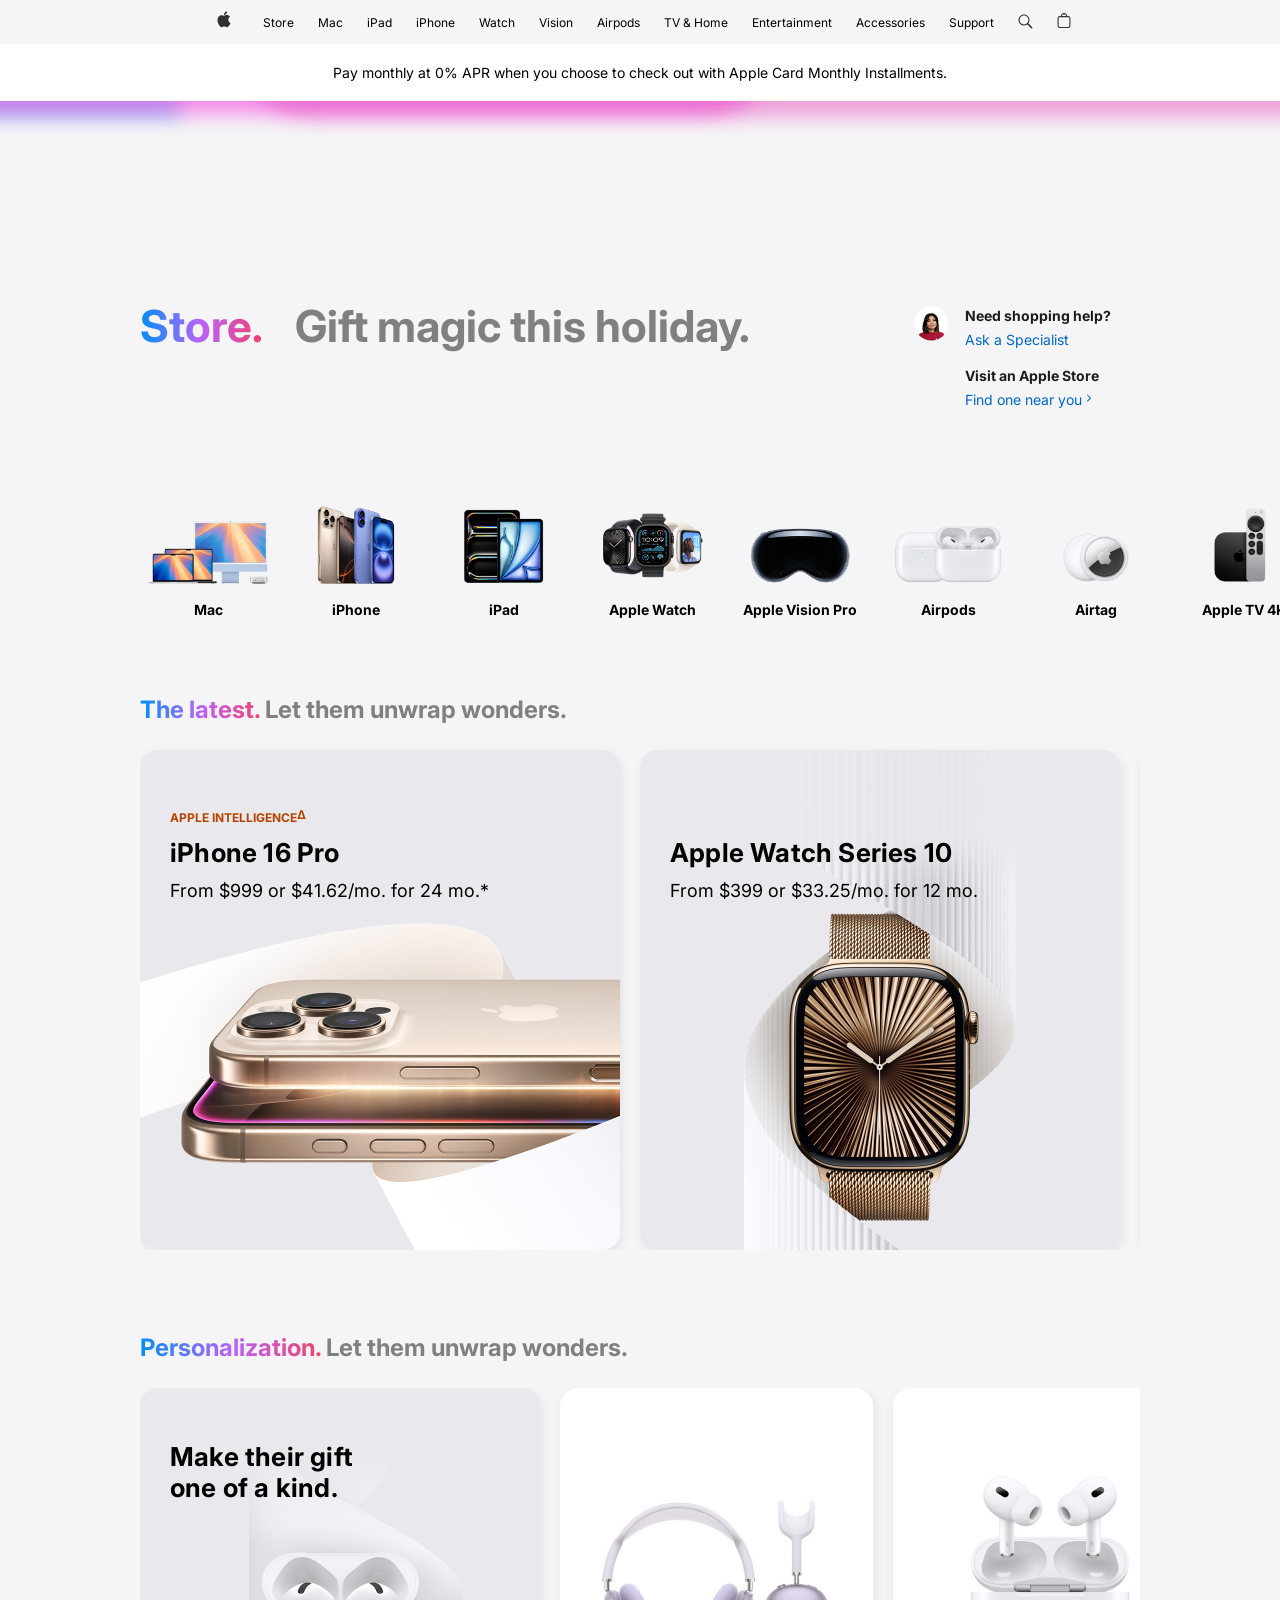
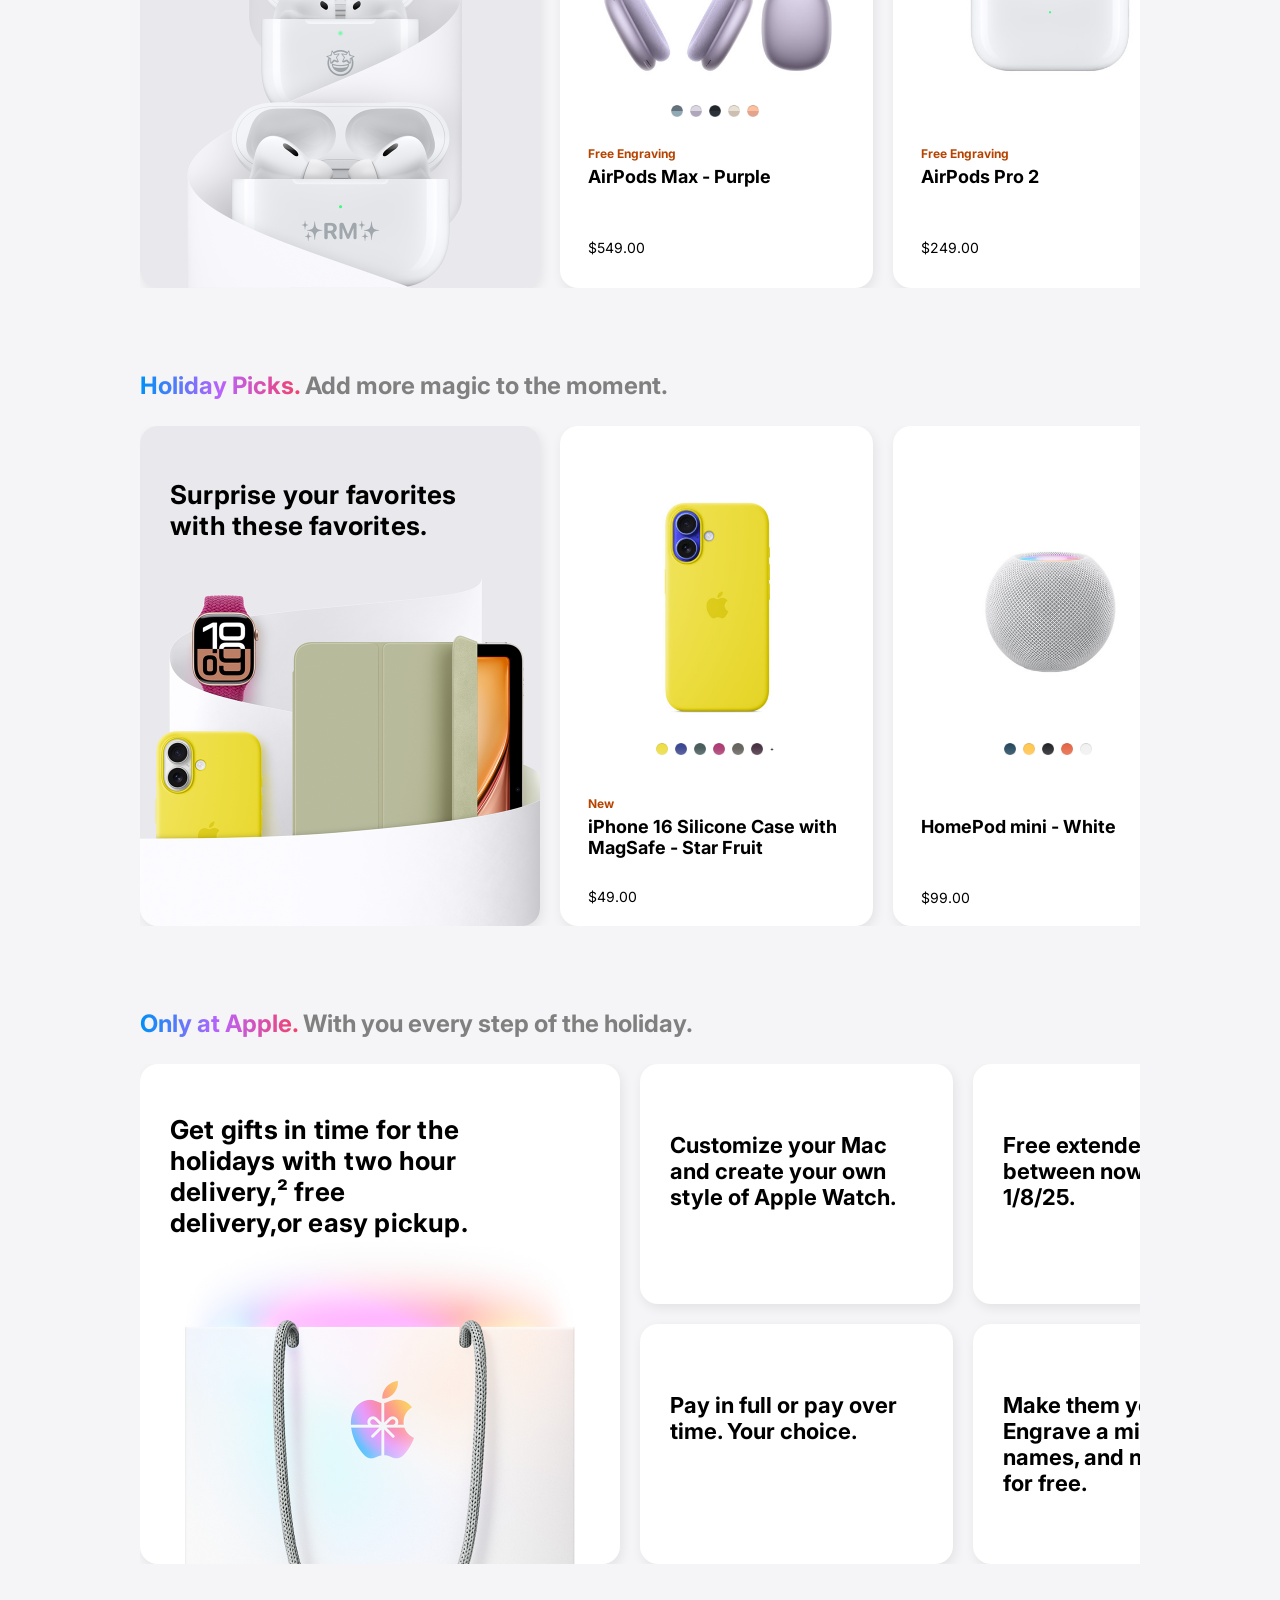
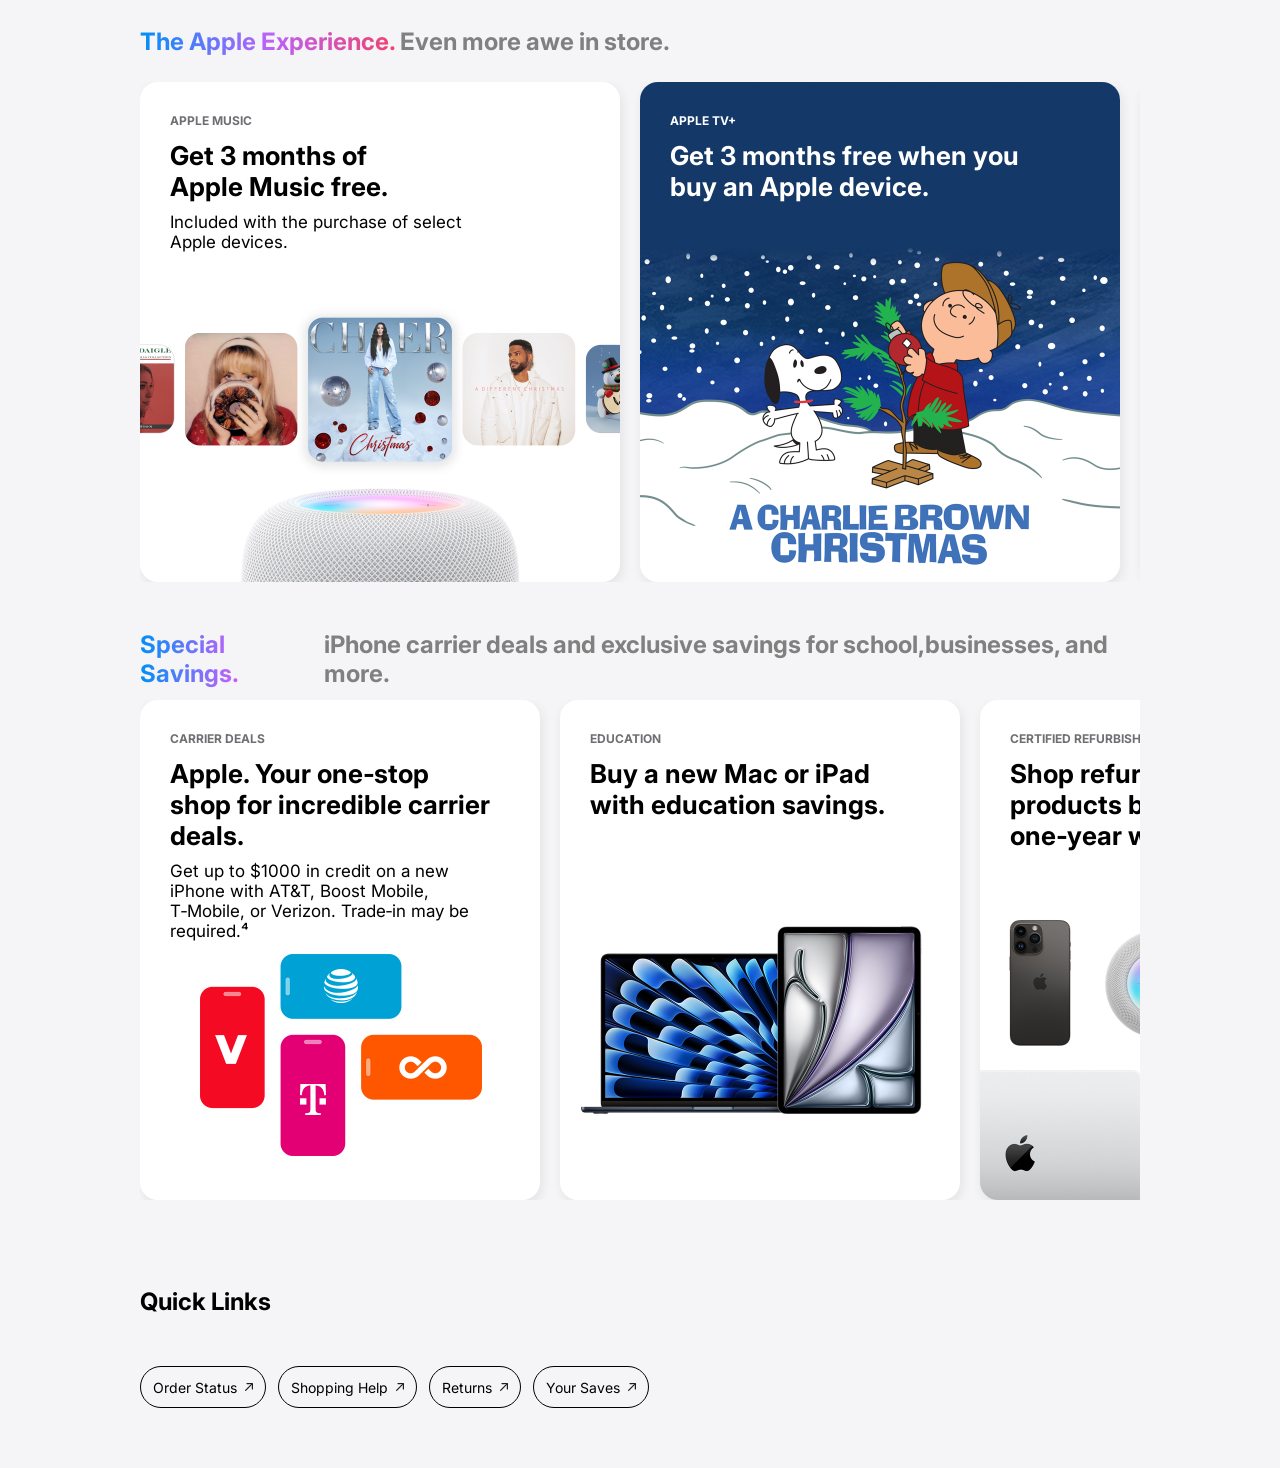
==== index2.html @ e1538eeb "new repository" ====
<!doctype html>
<html lang="en">
  <head>
    <meta charset="UTF-8" />
    <meta name="viewport" content="width=device-width, initial-scale=1.0" />
    <title>Apple</title>
    <link rel="stylesheet" href="style2.css" />
    <link rel="preconnect" href="https://fonts.googleapis.com" />
    <link rel="preconnect" href="https://fonts.gstatic.com" crossorigin />
    <link
      href="https://fonts.googleapis.com/css2?family=Inter:ital,opsz,wght@0,14..32,100..900;1,14..32,100..900&family=Oswald:wght@200..700&display=swap"
      rel="stylesheet"
    />
  </head>
  <body>
    <div class="section1">
      <div class="section1 frame1">
        <div class="nav">
          <a href="index.html"><img src="logo.svg" alt="" /></a>
          <div class="nav-items">
            <p>Store</p>
            <p>Mac</p>
            <p>iPad</p>
            <p>iPhone</p>
            <p>Watch</p>
            <p>Vision</p>
            <p>Airpods</p>
            <p>TV & Home</p>
            <p>Entertainment</p>
            <p>Accessories</p>
            <p>Support</p>
          </div>
          <div class="nav">
            <img src="search-icon.svg" alt="" />
            <img src="shop-icon.svg" alt="" />
            <img class="menu-icon" src="menu-icon.svg" alt="" />
          </div>
        </div>
        <div class="header">
          Pay monthly at 0% APR when you choose to check out with Apple Card
          Monthly Installments.
        </div>
        <div class="background">
          <div class="background1"></div>
          <div class="background2"></div>
          <div class="background3"></div>
          <div class="background4"></div>
        </div>
      </div>
      <div class="section1 frame2">
        <div class="left">
          <p class="leftstore">Store.</p>
          <p class="lefttext">Gift magic this holiday.</p>
        </div>
        <div class="right">
          <img class="storepfp" src="storepfp.jpg" alt="" />
          <div class="storechat">
            <div class="chat">
              <p class="blacktext">Need shopping help?</p>
              <p class="bluetext">Ask a Specialist</p>
            </div>
            <div class="chat">
              <p class="blacktext">Visit an Apple Store</p>
              <p class="bluetext">
                Find one near you <img src="icon1.svg" alt="" />
              </p>
            </div>
          </div>
        </div>
      </div>
      <div class="section1 frame3">
        <div class="items-container">
          <img src="./frame1item1.png" alt="mac" class="items" />
          <p class="f1p">Mac</p>
        </div>
        <div class="items-container">
          <img src="./frame1item2.png" alt="mac" class="items" />
          <p class="f1p">iPhone</p>
        </div>
        <div class="items-container">
          <img src="./frame1item3.png" alt="mac" class="items" />
          <p class="f1p">iPad</p>
        </div>
        <div class="items-container">
          <img src="./frame1item4.png" alt="mac" class="items" />
          <p class="f1p">Apple Watch</p>
        </div>
        <div class="items-container">
          <img src="./frame1item5.png" alt="mac" class="items" />
          <p class="f1p">Apple Vision Pro</p>
        </div>
        <div class="items-container">
          <img src="./frame1item6.png" alt="mac" class="items" />
          <p class="f1p">Airpods</p>
        </div>
        <div class="items-container">
          <img src="./frame1item7.png" alt="mac" class="items" />
          <p class="f1p">Airtag</p>
        </div>
        <div class="items-container">
          <img src="./frame1item8.png" alt="mac" class="items" />
          <p class="f1p">Apple TV 4K</p>
        </div>
        <div class="items-container">
          <img src="./frame1item9.png" alt="mac" class="items" />
          <p class="f1p">Homepod</p>
        </div>
        <div class="items-container">
          <img src="./frame1item10.png" alt="mac" class="items" />
          <p class="f1p">Accessories</p>
        </div>
        <div class="items-container">
          <img src="./frame1item11.png" alt="mac" class="items" />
          <p class="f1p">Apple Gift Card</p>
        </div>
      </div>
    </div>
    <div class="section2">
      <div class="section2 frame1">
        <div class="title1">
          <p class="title1-1">The latest.</p>
          <p class="title1-2">Let them unwrap wonders.</p>
        </div>
        <div class="boxcontainer1">
          <div class="box1">
            <div class="box1text">
              <div class="text1">
                <p class="text1">APPLE INTELLIGENCE</p>
                <p class="text11">∆</p>
              </div>
              <p class="text2">iPhone 16 Pro</p>
              <p class="text3">From $999 or $41.62/mo. for 24 mo.*</p>
            </div>
          </div>
          <div class="box2">
            <div class="box2text">
              <p class="text2">Apple Watch Series 10</p>
              <p class="text3">From $399 or $33.25/mo. for 12 mo.</p>
            </div>
          </div>
          <div class="box3">
            <div class="box1text">
              <div class="text1">
                <p class="text1">APPLE INTELLIGENCE</p>
                <p class="text11">∆</p>
              </div>
              <p class="text2">iPad mini</p>
              <p class="text3">From $499 or $41.58/mo. for 12 mo.</p>
            </div>
          </div>
          <div class="box4">
            <div class="box1text">
              <div class="text1">
                <p class="text1">APPLE INTELLIGENCE</p>
                <p class="text11">∆</p>
              </div>
              <p class="text2">MacBook Pro</p>
              <p class="text3">From $1599 or $133.25/mo. for 12 mo.</p>
            </div>
          </div>
        </div>
      </div>
      <div class="section2 frame2">
        <div class="title1">
          <p class="title1-1">Personalization.</p>
          <p class="title1-2">Let them unwrap wonders.</p>
        </div>
        <div class="boxcontainer2">
          <div class="box2-1">
            <p class="text2-1">Make their gift</p>
            <p class="text2-1bottom">one of a kind.</p>
          </div>
          <div class="box2-2">
            <div class="box2img">
              <img src="section2frame2-2.jpg" alt="" />
            </div>
            <div class="colors">
              <p class="silver1"></p>
              <p class="silver2"></p>
              <p class="black"></p>
              <p class="gold"></p>
              <p class="rosegold"></p>
            </div>
            <div class="box2-2text">
              <p class="boxtext1">Free Engraving</p>
              <p class="boxtext2">AirPods Max - Purple</p>
              <p class="boxtext3">$549.00</p>
            </div>
          </div>
          <div class="box2-2">
            <div class="box2img">
              <img src="section2frame2-3.jpg" alt="" />
            </div>
            <div class="colors">
              <p class=""></p>
              <p class=""></p>
              <p class=""></p>
              <p class=""></p>
              <p class=""></p>
            </div>
            <div class="box2-2text">
              <p class="boxtext1">Free Engraving</p>
              <p class="boxtext2">AirPods Pro 2</p>
              <p class="boxtext3">$249.00</p>
            </div>
          </div>
          <div class="box2-2">
            <div class="box2img">
              <img src="section2frame2-4.jpg" alt="" />
            </div>
            <div class="colors">
              <p class=""></p>
              <p class=""></p>
              <p class=""></p>
              <p class=""></p>
              <p class=""></p>
            </div>
            <div class="box2-2textt">
              <p class="boxtext1">Free Engraving</p>
              <p class="boxtext2">AirPods 4 with Active Noise Cancellation</p>
              <p class="boxtextt3">$179.00</p>
            </div>
          </div>
          <div class="box2-2">
            <div class="box2img">
              <img src="section2frame2-5.jpg" alt="" />
            </div>
            <div class="colors">
              <p class=""></p>
              <p class=""></p>
              <p class=""></p>
              <p class=""></p>
              <p class=""></p>
            </div>
            <div class="box2-2text">
              <p class="boxtext1">New</p>
              <p class="boxtext2">Apple Pencil Pro</p>
              <p class="boxtext3">$49.00</p>
            </div>
          </div>
          <div class="box2-2">
            <div class="box2img">
              <img src="section2frame2-6.jpg" alt="" />
            </div>
            <div class="colors">
              <p class=""></p>
              <p class=""></p>
              <p class=""></p>
              <p class=""></p>
              <p class=""></p>
            </div>
            <div class="box2-2textt">
              <p class="boxtext1">Free Engraving</p>
              <p class="boxtext2">AirPods 4 with Active Noise Cancellation</p>
              <p class="boxtextt3">$179.00</p>
            </div>
          </div>
        </div>
      </div>
      <div class="section2 frame2">
        <div class="title1">
          <p class="title1-1">Holiday Picks.</p>
          <p class="title1-2">Add more magic to the moment.</p>
        </div>
        <div class="boxcontainer2">
          <div class="box3-1">
            <p class="text2-1">Surprise your favorites</p>
            <p class="text2-1bottom">with these favorites.</p>
          </div>
          <div class="box2-2">
            <div class="box2img">
              <img src="section2frame3-2.jpg" alt="" />
            </div>
            <div class="colors">
              <p class="color1"></p>
              <p class="color2"></p>
              <p class="color3"></p>
              <p class="color4"></p>
              <p class="color5"></p>
              <p class="color6"></p>
              <p class="plus">+</p>
            </div>
            <div class="box2-2textt">
              <p class="boxtext1">New</p>
              <p class="boxtext2">
                iPhone 16 Silicone Case with MagSafe - Star Fruit
              </p>
              <p class="boxtextt3">$49.00</p>
            </div>
          </div>
          <div class="box2-2">
            <div class="box2img">
              <img src="section2frame3-3.jpg" alt="" />
            </div>
            <div class="colors">
              <p class="color7"></p>
              <p class="color8"></p>
              <p class="color9"></p>
              <p class="color10"></p>
              <p class="color11"></p>
            </div>
            <div class="box2-2textt">
              <p class="boxtext11">Free Engraving</p>
              <p class="boxtext2">HomePod mini - White</p>
              <p class="boxtext3">$99.00</p>
            </div>
          </div>
          <div class="box2-2">
            <div class="box2img">
              <img src="section2frame3-4.jpg" alt="" />
            </div>
            <div class="colors">
              <p class="color12"></p>
              <p class="color13"></p>
              <p class="color14"></p>
              <p class="color15"></p>
            </div>
            <div class="box2-2textt">
              <p class="boxtext11">Free Engraving</p>
              <p class="boxtext2">
                Smart Folio for iPad Air 11 - inch (M2) - Sage
              </p>
              <p class="boxtextt3">$79.00</p>
            </div>
          </div>
          <div class="box2-2">
            <div class="box2img">
              <img src="section2frame3-5.jpg" alt="" />
            </div>
            <div class="colors">
              <p class="color16"></p>
              <p class="color17"></p>
              <p class="color18"></p>
            </div>
            <div class="box2-2textt">
              <p class="boxtext1">New</p>
              <p class="boxtext2">
                Beats Solo 4 - On-Ear Wireless Headphones - Slate Blue
              </p>
              <p class="boxtextt4">$79.00</p>
            </div>
          </div>
          <div class="box2-2">
            <div class="box2img">
              <img src="ME2M4.jpeg" alt="" />
            </div>
            <div class="colors">
              <p class="color16"></p>
              <p class="color5"></p>
              <p class="color10"></p>
              <p class="color4"></p>
            </div>
            <div class="box2-2textt">
              <p class="boxtext1">New</p>
              <p class="boxtext2">
                Powerbeats Fit — Wireless Fitness Earbuds with Secure Fit —
                Spark Orange
              </p>
              <p class="boxtextt4">$199.00</p>
            </div>
          </div>
        </div>
      </div>
      <div class="section2 frame4">
        <div class="title1">
          <p class="title1-1">Only at Apple.</p>
          <p class="title1-2">With you every step of the holiday.</p>
        </div>
        <div class="boxcontainer4">
          <div class="box4-1">
            <p class="text4-1">
              Get gifts in time for the holidays with two hour delivery,² free
              delivery,or easy pickup.
            </p>
          </div>
          <div class="box4-2">
            <div class="box4-2-1">
              <p class="text4-2">
                Customize your Mac and create your own style of Apple Watch.
              </p>
            </div>
            <div class="box4-2-1">
              <p class="text4-2">Pay in full or pay over time. Your choice.</p>
            </div>
          </div>
          <div class="box4-2">
            <div class="box4-2-1">
              <p class="text4-2">
                Free extended returns between now and 1/8/25.
              </p>
            </div>
            <div class="box4-2-1">
              <p class="text4-2">
                Make them yours. Engrave a mix of emoji, names, and numbers for
                free.
              </p>
            </div>
          </div>
          <div class="box4-3">
            <p class="text4header">APPLE TRADE IN</p>
            <p class="text4-3">
              Trade in your current device. Get credit toward a new one.³
            </p>
          </div>
          <div class="box4-4">
            <p class="text4header">APPLE SPECIALIST</p>
            <p class="text4-3">
              Find gifts with an Apple Specialist in a store or online.
            </p>
          </div>
        </div>
      </div>
      <div class="section2 frame5">
        <div class="title1">
          <p class="title1-1">The Apple Experience.</p>
          <p class="title1-2">Even more awe in store.</p>
        </div>
        <div class="boxcontainer5">
          <div class="box5-1">
            <p class="text4header">APPLE MUSIC</p>
            <p class="text5-1">Get 3 months of Apple Music free.</p>
            <p class="text5-2">
              Included with the purchase of select Apple devices.
            </p>
          </div>
          <div class="box5-2">
            <p class="text5header">APPLE TV+</p>
            <p class="text5-3">Get 3 months free when you</p>
            <p class="text5-3">buy an Apple device.</p>
          </div>
          <div class="box5-3">
            <p class="text6header">APPLE MUSIC</p>
            <p class="text5-4">Six Apple services.</p>
            <p class="text5-4">One easy subscription.</p>
          </div>
          <div class="box5-4">
            <p class="text4header">APPLE INTELLIGENCE</p>
            <p class="text5-5">
              New features for writing, focus,communication, and more.
            </p>
            <p class="text5-2"></p>
          </div>
        </div>
      </div>
      <div class="section2 frame6">
        <div class="title1">
          <p class="title1-1">Special Savings.</p>
          <p class="title1-2">
            iPhone carrier deals and exclusive savings for school,businesses,
            and more.
          </p>
          <p class="title2"></p>
        </div>
        <div class="boxcontainer6">
          <div class="box6-1">
            <p class="text4header">CARRIER DEALS</p>
            <p class="text6-1">Apple. Your one‑stop</p>
            <p class="text6-1">shop for incredible carrier deals.</p>
            <p class="text5-2">
              Get up to $1000 in credit on a new iPhone with AT&T, Boost Mobile,
              T‑Mobile, or Verizon. Trade‑in may be required.⁴
            </p>
          </div>
          <div class="box6-2">
            <p class="text4header">EDUCATION</p>
            <p class="text6-1">Buy a new Mac or iPad with education savings.</p>
            <p class="text6-1"></p>
            <p class="text5-2"></p>
          </div>
          <div class="box6-3">
            <p class="text4header">CERTIFIED REFURBISHED</p>
            <p class="text6-1">
              Shop refurbished Apple products backed by a one‑year warranty.
            </p>
            <p class="text6-1"></p>
            <p class="text5-2"></p>
          </div>
          <div class="box6-4">
            <p class="text4header">BUSINESS</p>
            <p class="text6-2">From enterprise to</p>
            <p class="text6-2">small business, we’ll</p>
            <p class="text6-2">work with you.</p>
          </div>
          <div class="box6-5">
            <p class="text4header">GOVERNMENT</p>
            <p class="text6-1">
              Special pricing is available for state, local, and federal
              agencies.
            </p>
            <p class="text6-1"></p>
            <p class="text5-2"></p>
          </div>
        </div>
      </div>
      <div></div>
      <div class="section2 frame7">
        <p class="title1">Quick Links</p>
        <div class="links">
          <div class="link1">
            <p>Order Status</p>
            <p class="arrow"></p>
          </div>
          <div class="link1">
            <p>Shopping Help</p>
            <p class="arrow"></p>
          </div>
          <div class="link1">
            <p>Returns</p>
            <p class="arrow"></p>
          </div>
          <div class="link1">
            <p>Your Saves</p>
            <p class="arrow"></p>
          </div>
        </div>
      </div>
    </div>
  </body>
</html>
---- style2.css ----
body {
  margin: 0;
  font-family: Inter;
  width: 100%;
  min-height: 100vh;
  background-color: #f5f5f7;
  padding-bottom: 60px;
}
.nav {
  display: flex;
  justify-content: center;
  align-items: center;
  gap: 24px;
  background-color: #f5f5f7;
  height: 44px;
  font-size: 12px;
}
.nav-items {
  display: flex;
  gap: 24px;
}
.menu-icon {
  display: none;
}
.header {
  display: flex;
  justify-content: center;
  align-items: center;
  gap: 4px;
  background-color: #fff;
  padding: 20px 0;
  font-size: 14px;
}
.background {
  width: 100%;
  height: 75px;
  position: relative;
  overflow: hidden;
  background-color: #f5f5f7;
  z-index: 0;
}
.background1 {
  width: 1152px;
  height: 75px;
  position: absolute;
  filter: blur(10px);
  background-color: #019ffb;
  opacity: 0.5;
  top: -60px;
  right: 1100px;
}
.background2 {
  width: 1296px;
  height: 150px;
  position: absolute;
  border-radius: 361.5px;
  filter: blur(10px);
  background-color: #f55be4;
  opacity: 0.7;
  top: -137px;
  right: 500px;
}
.background3 {
  width: 1728px;
  height: 150px;
  position: absolute;
  border-radius: 469.5px;
  filter: blur(10px);
  background-color: #e44cbb;
  opacity: 0.5;
  bottom: 59px;
  left: 236px;
}
.background4 {
  width: 968px;
  height: 50px;
  position: absolute;
  border-radius: 204.5px;
  filter: blur(10px);
  background-color: #fd8c1f;
  opacity: 0.7;
  top: -35px;
  left: 1300px;
}
.section1 {
  gap: 80px;
}
.frame2 {
  display: flex;
  padding: 0 140px;
  margin: 80px 0;
  justify-content: space-between;
  align-items: flex-start;
  align-self: stretch;
}
.left {
  font-size: 44px;
  font-weight: 700;
  line-height: 52px;
  display: flex;
  align-items: center;
  gap: 32px;
}
.leftstore {
  background: linear-gradient(90deg, #0090f7 0%, #ba62fc 50%, #f2416b 100%);
  background-clip: text;
  -webkit-background-clip: text;
  -webkit-text-fill-color: transparent;
}
.lefttext {
  color: gray;
}
.right {
  display: flex;
  align-items: flex-start;
  gap: 16px;
  font-size: 14px;
  line-height: 20px;
  margin-top: 50px;
}
.storepfp {
  width: 35px;
  height: 35px;
}
.storechat {
  display: flex;
  width: 175px;
  flex-direction: column;
  align-items: flex-start;
  gap: 16px;
}

.blacktext {
  color: #1d1d1f;
  font-weight: 700;
  margin: 0;
}
.bluetext {
  color: #06c;
  font-weight: 400;
  margin: 0;
}
.chat {
  display: flex;
  flex-direction: column;
  align-items: flex-start;
  gap: 4px;
  align-self: stretch;
}
.frame3 {
  width: fit-content;
  display: flex;
  margin-bottom: 72px;
  padding-left: 140px;
  padding-right: 140px;
  align-items: center;
  gap: 12px;
  font-size: 14px;
  font-weight: 700;
  line-height: 20px;
  align-self: stretch;
}
.items {
  width: 120px;
  height: 78px;
}
.items-container {
  .items {
    display: flex;
    width: 120px;
    padding: 16px 8px;
    flex-direction: column;
  }
}
.f1p {
  text-align: center;
  font-size: 14px;
  margin: 0;
}
.section2.frame1 {
  padding: 0 140px;
  gap: 24px;
  margin-bottom: 60px;
}
.section2.frame2 {
  display: flex;
  flex-direction: column;
  padding: 0 140px;
  gap: 24px;
}
.section2.frame4 {
  display: flex;
  flex-direction: column;
  padding: 0 140px;
  gap: 24px;
  margin-bottom: 60px;
}
.section2.frame5 {
  display: flex;
  flex-direction: column;
  padding: 0 140px;
  gap: 24px;
  margin-bottom: 60px;
}
.section2.frame6 {
  display: flex;
  flex-direction: column;
  padding: 0 140px;
  gap: 24px;
  margin-bottom: 60px;
}
.section2.frame7 {
  display: flex;
  flex-direction: column;
  padding: 0 140px;
  gap: 24px;
}
.title1 {
  height: 34px;
  display: flex;
  align-items: center;
  gap: 4px;
  font-size: 24px;
  font-weight: 700;
}
.title1-1 {
  background: linear-gradient(90deg, #0090f7 0%, #ba62fc 50%, #f2416b 100%);
  background-clip: text;
  -webkit-background-clip: text;
  -webkit-text-fill-color: transparent;
}
.title1-2 {
  color: gray;
}
.title2 {
  margin-top: -25px;
  height: 34px;
  display: flex;
  align-items: center;
  font-size: 24px;
  font-weight: 700;
  color: gray;
}
.box1 {
  margin-top: 24px;
  min-width: 480px;
  height: 500px;
  align-self: stretch;
  background-image: url(frame2-1-1.jpg);
  background-size: cover;
  background-repeat: no-repeat;
  background-position: center;
  border-radius: 18px;
  box-shadow: 2px 4px 12px 0 rgba(0, 0, 0, 0.08);
}
.box2 {
  background-image: url(frame2-1-2.jpg);
  margin-top: 24px;
  min-width: 480px;
  height: 500px;
  align-self: stretch;
  background-size: cover;
  background-repeat: no-repeat;
  background-position: center;
  border-radius: 18px;
  box-shadow: 2px 4px 12px 0 rgba(0, 0, 0, 0.08);
}
.box3 {
  background-image: url(frame2-1-3.jpg);
  margin-top: 24px;
  width: 480px;
  height: 500px;
  align-self: stretch;
  background-size: cover;
  background-repeat: no-repeat;
  background-position: center;
  border-radius: 18px;
  box-shadow: 2px 4px 12px 0 rgba(0, 0, 0, 0.08);
}
.box4 {
  background-image: url(frame2-1-4.jpg);
  margin-top: 24px;
  width: 480px;
  height: 500px;
  align-self: stretch;
  background-size: cover;
  background-repeat: no-repeat;
  background-position: center;
  border-radius: 18px;
  box-shadow: 2px 4px 12px 0 rgba(0, 0, 0, 0.08);
}
.box1text {
  width: 480px;
  height: 500px;
  margin-left: 30px;
}
.box2text {
  width: 480px;
  height: 500px;
  margin-left: 30px;
  margin-top: 87px;
}
.text1 {
  margin-top: 30px;
  display: flex;
  color: #b64400;
  font-size: 12px;
  font-weight: 700;
}

.text11 {
  margin-top: 27px;
}
.text2 {
  margin: 0;
  font-size: 26px;
  font-weight: 700;
  letter-spacing: 0.196px;
}
.text3 {
  margin-top: 12px;
  font-size: 18px;
  font-weight: 400;
}
.text2-1 {
  font-size: 26px;
  font-weight: 700;
  letter-spacing: 0.196px;
  margin: 0;
  margin-left: 30px;
  padding-top: 53px;
}
.text4-1 {
  width: 305px;
  height: 130px;
  font-size: 26px;
  font-weight: 700;
  letter-spacing: 0.196px;
  margin: 0;
  margin-left: 30px;
  padding-top: 50px;
}
.text4-2 {
  width: 244px;
  font-size: 22px;
  font-weight: 700;
  margin: 0;
  margin-left: 30px;
  padding-top: 68px;
}
.text4header {
  margin-top: 31px;
  margin-left: 30px;
  color: #6e6e73;
  font-size: 12px;
  font-weight: 700;
}
.text5header {
  margin-top: 31px;
  margin-left: 30px;
  color: #fff;
  font-size: 12px;
  font-weight: 700;
}
.text6header {
  margin-top: 31px;
  margin-left: 30px;
  color: #fff;
  font-size: 12px;
  font-weight: 700;
  color: #fff;
}
.text4-3 {
  width: 330.59px;
  font-size: 25px;
  font-weight: 700;
  margin: 0;
  margin-left: 30px;
}
.text5-1 {
  width: 275px;
  font-size: 26px;
  font-weight: 700;
  margin: 0;
  margin-left: 30px;
}
.text5-2 {
  width: 330.59px;
  font-size: 17px;
  font-weight: 400;
  margin: 0;
  margin-left: 30px;
  margin-top: 10px;
}
.text5-3 {
  width: 404px;
  font-size: 26px;
  font-weight: 700;
  margin: 0;
  margin-left: 30px;
  color: #fff;
}
.text5-4 {
  width: 442px;
  font-size: 26px;
  font-weight: 700;
  margin: 0;
  margin-left: 30px;
}
.text5-5 {
  width: 384px;
  font-size: 26px;
  font-weight: 700;
  margin: 0;
  margin-left: 30px;
}
.text6-1 {
  width: 330px;
  font-size: 26px;
  font-weight: 700;
  margin: 0;
  margin-left: 30px;
}
.text6-2 {
  width: 330px;
  font-size: 26px;
  font-weight: 700;
  margin: 0;
  margin-left: 30px;
  color: #fff;
}
.text2-1bottom {
  font-size: 26px;
  font-weight: 700;
  letter-spacing: 0.196px;
  margin: 0;
  margin-left: 30px;
}

.boxcontainer1 {
  display: flex;
  gap: 20px;
  overflow: scroll;
  overflow-y: hidden;
}
.boxcontainer2 {
  width: 100%;
  display: flex;
  gap: 20px;
  overflow: scroll;
}
.boxcontainer4 {
  display: flex;
  gap: 20px;
  width: 100%;
  overflow: scroll;
}
.boxcontainer5 {
  display: flex;
  gap: 20px;
  width: 100%;
  overflow: scroll;
}
.boxcontainer6 {
  display: flex;
  gap: 20px;
  width: 100%;
  overflow: scroll;
}
.box2-1 {
  min-width: 400px;
  height: 500px;
  background-image: url(section2frame2-1.jpg);
  align-self: stretch;
  background-size: cover;
  background-repeat: no-repeat;
  background-position: center;
  border-radius: 18px;
  box-shadow: 2px 4px 12px 0 rgba(0, 0, 0, 0.08);
}
.box3-1 {
  min-width: 400px;
  height: 500px;
  background-image: url(section2frame3-1.jpg);
  align-self: stretch;
  background-size: cover;
  background-repeat: no-repeat;
  background-position: center;
  border-radius: 18px;
  box-shadow: 2px 4px 12px 0 rgba(0, 0, 0, 0.08);
}
.box4-1 {
  min-width: 480px;
  height: 500px;
  background-image: url(box4-1.jpg);
  align-self: stretch;
  background-size: cover;
  background-repeat: no-repeat;
  background-position: center;
  border-radius: 18px;
  box-shadow: 2px 4px 12px 0 rgba(0, 0, 0, 0.08);
}
.box4-2 {
  width: 480px;
  display: flex;
  flex-direction: column;
  justify-content: space-between;
  font-size: 22px;
  font-weight: 700;
}
.box4-3 {
  min-width: 480px;
  height: 500px;
  background-image: url(box4-2.jpg);
  align-self: stretch;
  background-size: cover;
  background-repeat: no-repeat;
  background-position: center;
  border-radius: 18px;
  box-shadow: 2px 4px 12px 0 rgba(0, 0, 0, 0.08);
}
.box4-4 {
  min-width: 480px;
  height: 500px;
  background-image: url(box4-3.jpg);
  align-self: stretch;
  background-size: cover;
  background-repeat: no-repeat;
  background-position: center;
  border-radius: 18px;
  box-shadow: 2px 4px 12px 0 rgba(0, 0, 0, 0.08);
}

.box4-2-1 {
  gap: 20px;
  width: 313px;
  height: 240px;
  border-radius: 18px;
  border-radius: 18px;
  background: #fff;
  box-shadow: 2px 4px 12px 0 rgba(0, 0, 0, 0.08);
}

.box2-2 {
  min-width: 313px;
  height: 500px;
  display: flex;
  flex-direction: column;
  padding: 71px 28px 32px 28px;
  text-align: left;
  box-sizing: border-box;
  background-color: #fff;
  background-image: url();
  background-repeat: no-repeat;
  background-size: contain;
  border-radius: 18px;
  overflow: hidden;
  box-shadow: 2px 4px 12px 0 rgba(0, 0, 0, 0.08);
}
.box2img {
  display: flex;
  justify-content: center;
}
.box2img img {
  width: 230px;
  height: 230px;
}
.box5-1 {
  min-width: 480px;
  height: 500px;
  background-image: url(box5-1.jpg);
  align-self: stretch;
  background-size: cover;
  background-repeat: no-repeat;
  background-position: center;
  border-radius: 18px;
  box-shadow: 2px 4px 12px 0 rgba(0, 0, 0, 0.08);
}
.box5-2 {
  min-width: 480px;
  height: 500px;
  background-image: url(box5-2.png);
  align-self: stretch;
  background-size: cover;
  background-repeat: no-repeat;
  background-position: center;
  border-radius: 18px;
  box-shadow: 2px 4px 12px 0 rgba(0, 0, 0, 0.08);
}
.box5-3 {
  min-width: 480px;
  height: 500px;
  background-image: url(box5-3.jpg);
  align-self: stretch;
  background-size: cover;
  background-repeat: no-repeat;
  background-position: center;
  border-radius: 18px;
  box-shadow: 2px 4px 12px 0 rgba(0, 0, 0, 0.08);
}
.box5-4 {
  min-width: 480px;
  height: 500px;
  background-image: url(box5-4.jpg);
  align-self: stretch;
  background-size: cover;
  background-repeat: no-repeat;
  background-position: center;
  border-radius: 18px;
  box-shadow: 2px 4px 12px 0 rgba(0, 0, 0, 0.08);
}
.box6-1 {
  min-width: 400px;
  height: 500px;
  background-image: url(box6-1.jpg);
  align-self: stretch;
  background-size: cover;
  background-repeat: no-repeat;
  background-position: center;
  border-radius: 18px;
  box-shadow: 2px 4px 12px 0 rgba(0, 0, 0, 0.08);
}
.box6-2 {
  min-width: 400px;
  height: 500px;
  background-image: url(box6-2.jpg);
  align-self: stretch;
  background-size: cover;
  background-repeat: no-repeat;
  background-position: center;
  border-radius: 18px;
  box-shadow: 2px 4px 12px 0 rgba(0, 0, 0, 0.08);
}
.box6-3 {
  min-width: 400px;
  height: 500px;
  background-image: url(box6-3.jpg);
  align-self: stretch;
  background-size: cover;
  background-repeat: no-repeat;
  background-position: center;
  border-radius: 18px;
  box-shadow: 2px 4px 12px 0 rgba(0, 0, 0, 0.08);
}
.box6-4 {
  min-width: 400px;
  height: 500px;
  background-image: url(box6-4.jpg);
  align-self: stretch;
  background-size: cover;
  background-repeat: no-repeat;
  background-position: center;
  border-radius: 18px;
  box-shadow: 2px 4px 12px 0 rgba(0, 0, 0, 0.08);
}
.box6-5 {
  min-width: 400px;
  height: 500px;
  background-image: url(box6-5.jpg);
  align-self: stretch;
  background-size: cover;
  background-repeat: no-repeat;
  background-position: center;
  border-radius: 18px;
  box-shadow: 2px 4px 12px 0 rgba(0, 0, 0, 0.08);
}
.colors {
  display: flex;
  width: 253px;
  height: 58px;
  justify-content: center;
  gap: 7px;
}
.silver1 {
  width: 12px;
  height: 12px;
  background-image: url(color1.jpg);
  background-size: contain;
}
.silver2 {
  width: 12px;
  height: 12px;
  background-image: url(color2.jpg);
  background-size: contain;
}
.black {
  width: 12px;
  height: 12px;
  background-image: url(color3.jpg);
  background-size: contain;
}
.gold {
  width: 12px;
  height: 12px;
  background-image: url(color4.jpg);
  background-size: contain;
}
.rosegold {
  width: 12px;
  height: 12px;
  background-image: url(color5.jpg);
  background-size: contain;
}
.box2-2textt {
  margin-top: 25px;
}
.boxtext1 {
  color: #b64400;
  font-size: 12px;
  font-weight: 700;
  margin: 0;
  padding-bottom: 5px;
}
.boxtext11 {
  color: #fff;
  font-size: 12px;
  font-weight: 700;
  margin: 0;
  padding-bottom: 5px;
}
.boxtext2 {
  font-size: 18px;
  font-weight: 700;
  margin: 0;
}
.boxtext3 {
  font-size: 14px;
  font-weight: 400;
  margin: 0;
  padding-top: 52px;
}
.boxtextt3 {
  font-size: 14px;
  font-weight: 400;
  margin: 0;
  padding-top: 30px;
}
.boxtextt4 {
  font-size: 14px;
  font-weight: 400;
  margin: 0;
  padding-top: 7px;
}
.plus {
  margin-top: 18px;
  text-align: center;
  font-size: 6px;
  font-weight: 400;
}

.color1 {
  width: 12px;
  height: 12px;
  background-image: url(colour1.jpg);
  background-size: contain;
}
.color2 {
  width: 12px;
  height: 12px;
  background-image: url(colour2.jpg);
  background-size: contain;
}
.color3 {
  width: 12px;
  height: 12px;
  background-image: url(colour3.jpg);
  background-size: contain;
}
.color4 {
  width: 12px;
  height: 12px;
  background-image: url(colour4.jpg);
  background-size: contain;
}
.color5 {
  width: 12px;
  height: 12px;
  background-image: url(colour5.jpg);
  background-size: contain;
}
.color6 {
  width: 12px;
  height: 12px;
  background-image: url(colour6.jpg);
  background-size: contain;
}
.color7 {
  width: 12px;
  height: 12px;
  background-image: url(colour7.jpg);
  background-size: contain;
}
.color8 {
  width: 12px;
  height: 12px;
  background-image: url(colour8.jpg);
  background-size: contain;
}
.color9 {
  width: 12px;
  height: 12px;
  background-image: url(colour9.jpg);
  background-size: contain;
}
.color10 {
  width: 12px;
  height: 12px;
  background-image: url(colour10.jpg);
  background-size: contain;
}
.color11 {
  width: 12px;
  height: 12px;
  background-image: url(colour11.jpg);
  background-size: contain;
}
.color12 {
  width: 12px;
  height: 12px;
  background-image: url(colour12.jpg);
  background-size: contain;
}
.color13 {
  width: 12px;
  height: 12px;
  background-image: url(colour13.jpg);
  background-size: contain;
}
.color14 {
  width: 12px;
  height: 12px;
  background-image: url(colour14.jpg);
  background-size: contain;
}
.color15 {
  width: 12px;
  height: 12px;
  background-image: url(colour15.jpg);
  background-size: contain;
}
.color16 {
  width: 12px;
  height: 12px;
  background-image: url(colour16.jpg);
  background-size: contain;
}
.color17 {
  width: 12px;
  height: 12px;
  background-image: url(colour17.jpg);
  background-size: contain;
}
.color18 {
  width: 12px;
  height: 12px;
  background-image: url(colour18.jpg);
  background-size: contain;
}
.arrow {
  width: 8px;
  height: 8px;
  background-image: url(arrow.svg);
}
.links {
  display: flex;
  flex-direction: row;
  gap: 12px;
}
.link1 {
  font-size: 14px;
  font-weight: 400;
  height: 20px;
  display: flex;
  align-items: center;
  justify-content: space-between;
  flex-direction: row;
  padding: 10px 12px;
  gap: 8px;
  border-radius: 999px;
  border: 1px solid black;
}
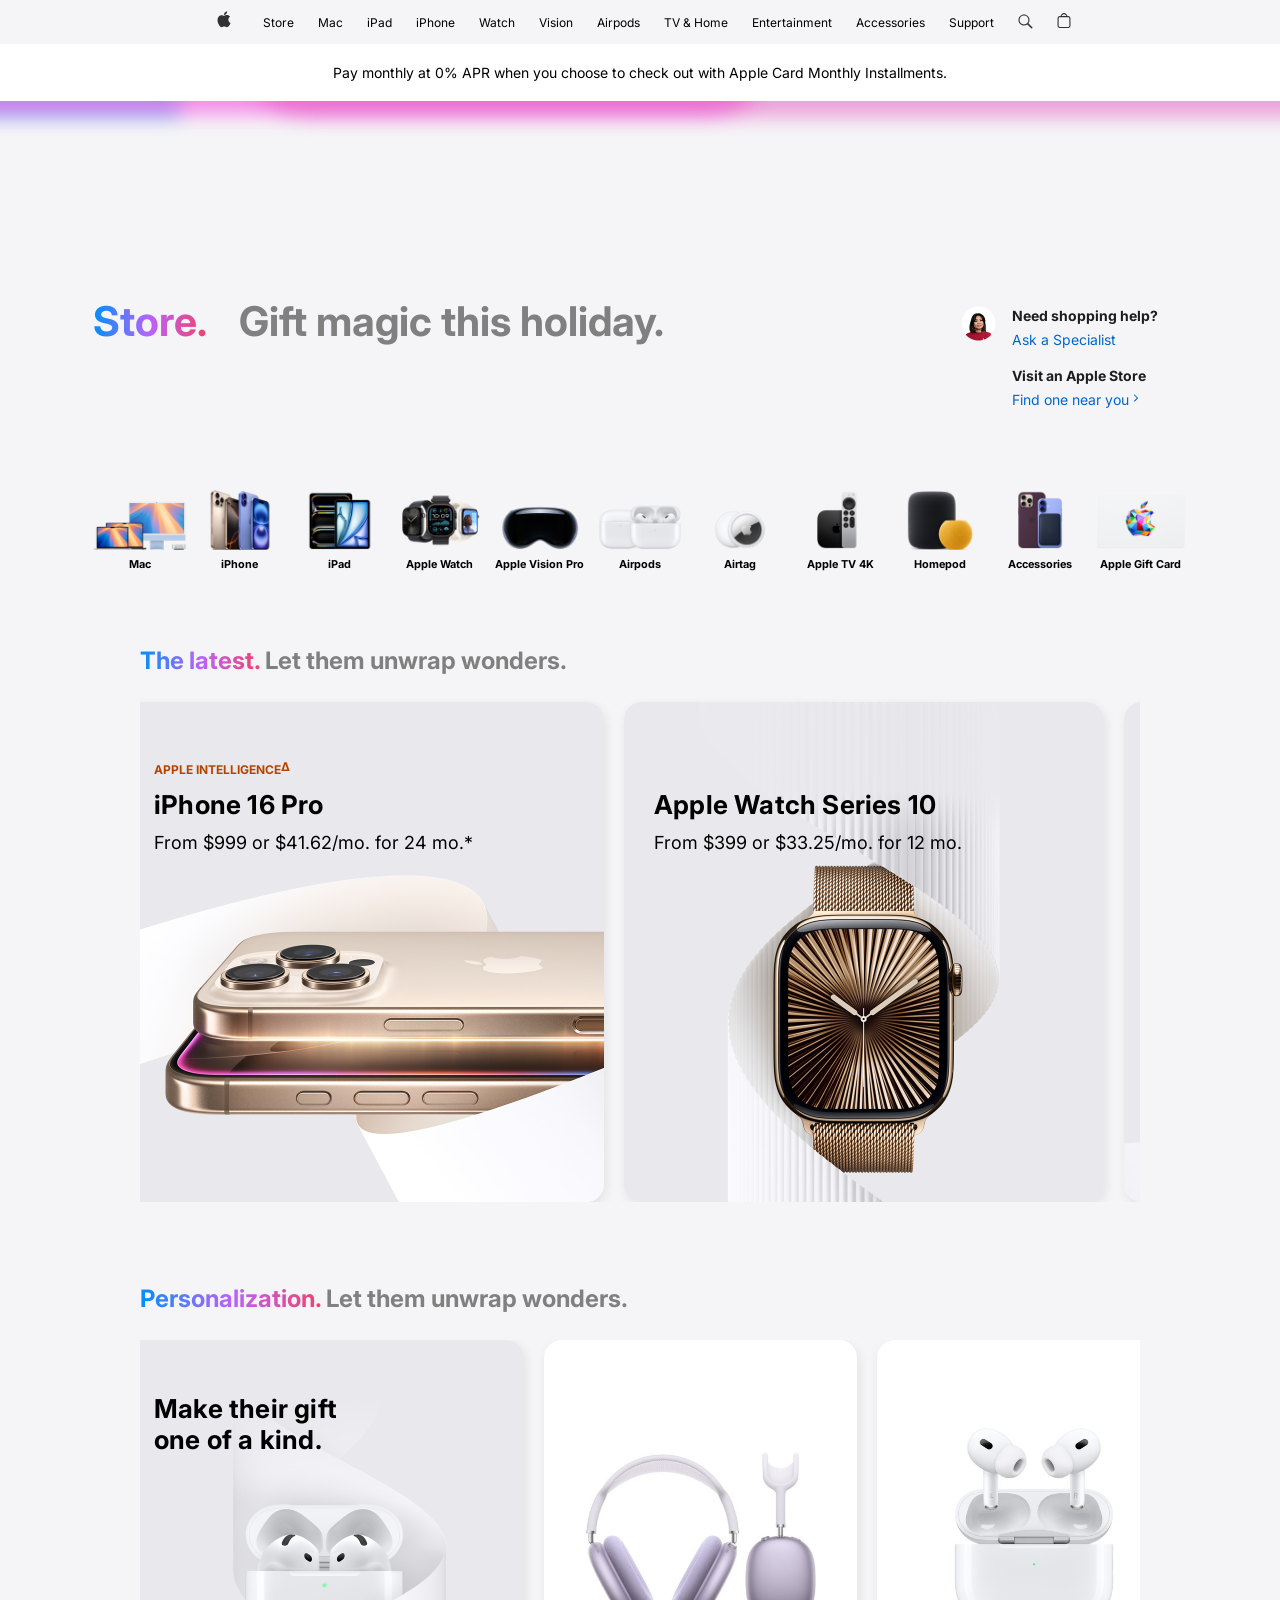
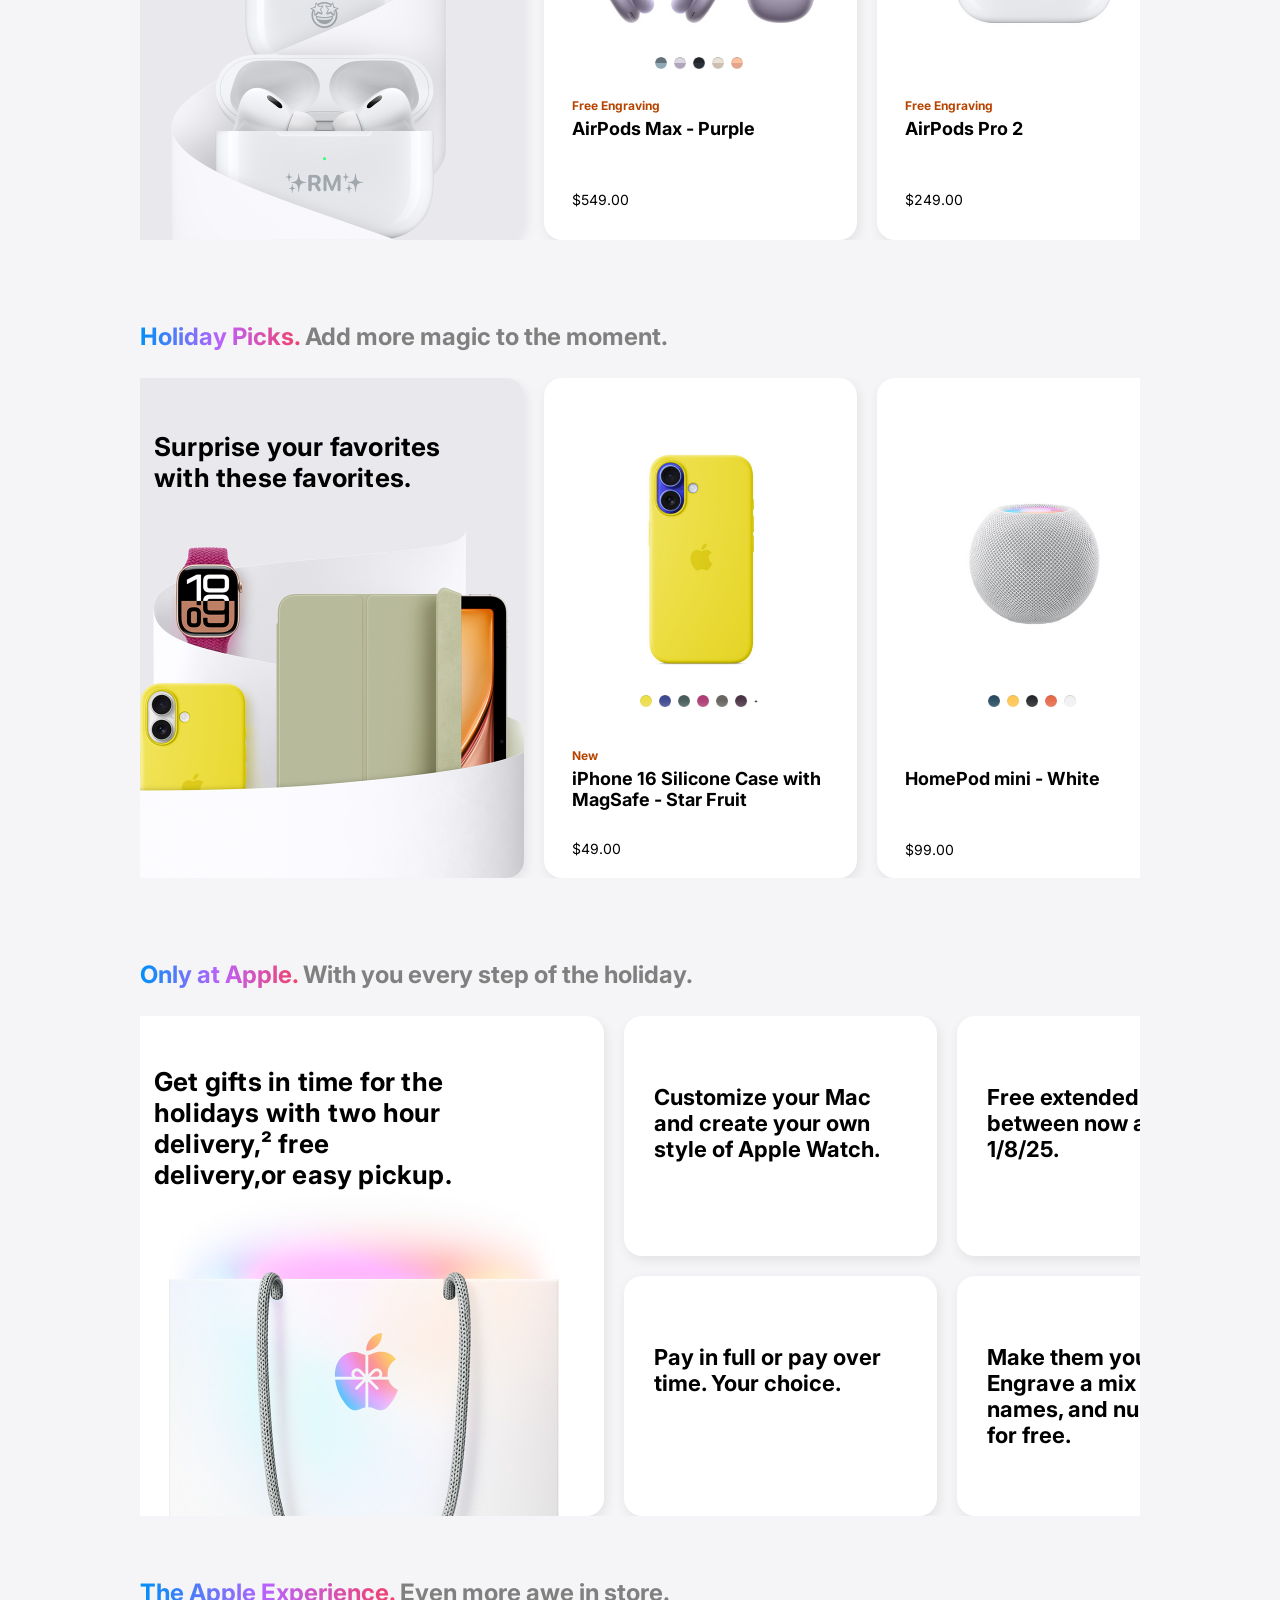
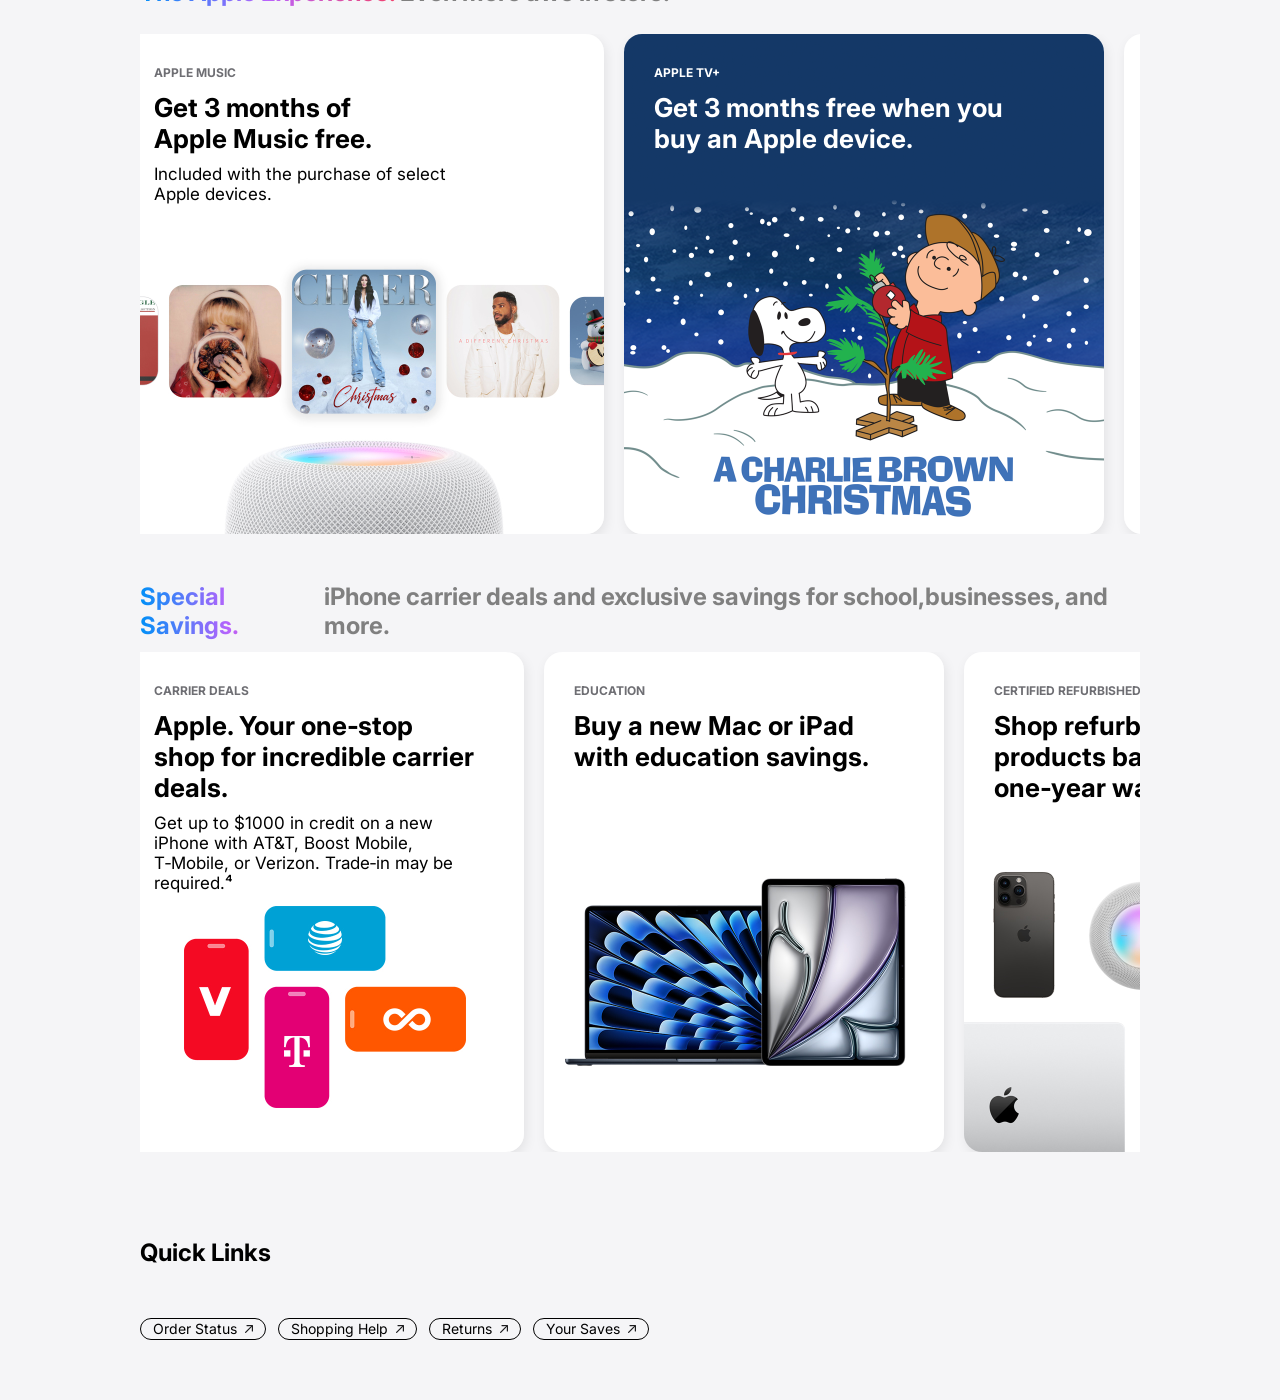
==== commit e500fa1e: "made layout responsive for mobile devices Co-authored-by: Cursor <cursoragent@cursor.com>" ====
--- a/index2.html
+++ b/index2.html
@@ -33,7 +33,7 @@
           <div class="nav">
             <img src="search-icon.svg" alt="" />
             <img src="shop-icon.svg" alt="" />
-            <img class="menu-icon" src="menu-icon.svg" alt="" />
+            <img class="menu-icon" src="menu-icon.svg" alt="Menu" />
           </div>
         </div>
         <div class="header">
@@ -515,5 +515,14 @@
         </div>
       </div>
     </div>
+    <script>
+      const menuIcon = document.querySelector(".menu-icon");
+      const navItems = document.querySelector(".nav-items");
+      if (menuIcon && navItems) {
+        menuIcon.addEventListener("click", function () {
+          navItems.classList.toggle("open");
+        });
+      }
+    </script>
   </body>
 </html>
--- a/style2.css
+++ b/style2.css
@@ -1,3 +1,13 @@
+*,
+*::before,
+*::after {
+  box-sizing: border-box;
+}
+html,
+body {
+  overflow-x: hidden;
+  max-width: 100%;
+}
 body {
   margin: 0;
   font-family: Inter;
@@ -26,10 +36,15 @@
   display: flex;
   justify-content: center;
   align-items: center;
+  flex-wrap: wrap;
   gap: 4px;
   background-color: #fff;
-  padding: 20px 0;
+  padding: 20px 16px;
   font-size: 14px;
+  text-align: center;
+  box-sizing: border-box;
+  width: 100%;
+  max-width: 100%;
 }
 .background {
   width: 100%;
@@ -87,19 +102,26 @@
 }
 .frame2 {
   display: flex;
-  padding: 0 140px;
+  padding: 0 clamp(16px, 7.3vw, 140px);
   margin: 80px 0;
   justify-content: space-between;
   align-items: flex-start;
   align-self: stretch;
+  flex-wrap: wrap;
+  gap: 24px;
+  box-sizing: border-box;
+  width: 100%;
+  max-width: 100%;
 }
 .left {
-  font-size: 44px;
-  font-weight: 700;
-  line-height: 52px;
+  font-size: clamp(28px, 3.2vw, 44px);
+  font-weight: 700;
+  line-height: 1.2;
   display: flex;
   align-items: center;
-  gap: 32px;
+  flex-wrap: wrap;
+  gap: 12px 32px;
+  min-width: 0;
 }
 .leftstore {
   background: linear-gradient(90deg, #0090f7 0%, #ba62fc 50%, #f2416b 100%);
@@ -148,34 +170,44 @@
   align-self: stretch;
 }
 .frame3 {
-  width: fit-content;
-  display: flex;
+  width: 100%;
+  max-width: 100%;
+  box-sizing: border-box;
+  display: grid;
+  grid-template-columns: repeat(11, minmax(0, 1fr));
   margin-bottom: 72px;
-  padding-left: 140px;
-  padding-right: 140px;
+  padding-left: clamp(16px, 7.3vw, 140px);
+  padding-right: clamp(16px, 7.3vw, 140px);
+  align-items: start;
+  gap: 20px clamp(4px, 0.6vw, 12px);
+  font-size: 14px;
+  font-weight: 700;
+  line-height: 20px;
+}
+.items-container {
+  min-width: 0;
+  max-width: 100%;
+  display: flex;
+  flex-direction: column;
   align-items: center;
-  gap: 12px;
-  font-size: 14px;
-  font-weight: 700;
-  line-height: 20px;
-  align-self: stretch;
+  overflow: hidden;
 }
 .items {
-  width: 120px;
-  height: 78px;
-}
-.items-container {
-  .items {
-    display: flex;
-    width: 120px;
-    padding: 16px 8px;
-    flex-direction: column;
-  }
+  display: block;
+  width: 100%;
+  max-width: 120px;
+  min-width: 0;
+  height: auto;
+  aspect-ratio: 400 / 260;
+  object-fit: contain;
 }
 .f1p {
   text-align: center;
-  font-size: 14px;
-  margin: 0;
+  font-size: clamp(10px, 0.85vw, 14px);
+  line-height: 1.25;
+  margin: 8px 0 0;
+  max-width: 100%;
+  overflow-wrap: break-word;
 }
 .section2.frame1 {
   padding: 0 140px;
@@ -879,3 +911,212 @@
   border-radius: 999px;
   border: 1px solid black;
 }
+
+@media (max-width: 1024px) {
+  .section2.frame1,
+  .section2.frame2,
+  .section2.frame4,
+  .section2.frame5,
+  .section2.frame6,
+  .section2.frame7 {
+    padding: 0 24px;
+  }
+}
+
+@media (max-width: 768px) {
+  .nav {
+    justify-content: space-between;
+    padding: 0 16px;
+    width: 100%;
+    position: relative;
+  }
+  .nav > .nav {
+    width: auto;
+    padding: 0;
+    gap: 16px;
+    justify-content: flex-end;
+  }
+  .nav-items {
+    display: none;
+    position: absolute;
+    top: 44px;
+    left: 0;
+    right: 0;
+    z-index: 20;
+    flex-direction: column;
+    gap: 0;
+    background: #f5f5f7;
+    padding: 8px 0 16px;
+    box-shadow: 0 8px 20px rgba(0, 0, 0, 0.08);
+  }
+  .nav-items.open {
+    display: flex;
+  }
+  .nav-items p {
+    margin: 0;
+    padding: 12px 20px;
+    font-size: 15px;
+  }
+  .menu-icon {
+    display: block;
+    cursor: pointer;
+  }
+  .header {
+    font-size: 12px;
+    line-height: 1.4;
+    padding: 12px 16px;
+  }
+  .frame2 {
+    flex-direction: column;
+    margin: 36px 0 28px;
+    padding: 0 16px;
+    gap: 20px;
+  }
+  .left {
+    flex-direction: column;
+    align-items: flex-start;
+    gap: 4px;
+    font-size: 32px;
+    line-height: 1.15;
+  }
+  .right {
+    margin-top: 0;
+  }
+  .frame3 {
+    grid-template-columns: repeat(3, minmax(0, 1fr));
+    padding: 0 16px;
+    margin-bottom: 48px;
+    gap: 16px 8px;
+  }
+  .f1p {
+    font-size: 12px;
+  }
+  .section2.frame1,
+  .section2.frame2,
+  .section2.frame4,
+  .section2.frame5,
+  .section2.frame6,
+  .section2.frame7 {
+    padding: 0 16px;
+    margin-bottom: 40px;
+  }
+  .title1,
+  .title2 {
+    height: auto;
+    min-height: 0;
+    flex-wrap: wrap;
+    align-items: flex-start;
+    font-size: 21px;
+    line-height: 1.25;
+    margin-bottom: 8px;
+  }
+  .title2 {
+    margin-top: 0;
+  }
+  .boxcontainer1,
+  .boxcontainer2,
+  .boxcontainer4,
+  .boxcontainer5,
+  .boxcontainer6 {
+    gap: 12px;
+    overflow-x: auto;
+    overflow-y: hidden;
+    scroll-snap-type: x mandatory;
+    -webkit-overflow-scrolling: touch;
+    margin: 0 -16px;
+    padding: 0 16px 8px;
+  }
+  .box1,
+  .box2,
+  .box3,
+  .box4,
+  .box2-1,
+  .box3-1,
+  .box4-1,
+  .box4-3,
+  .box4-4,
+  .box5-1,
+  .box5-2,
+  .box5-3,
+  .box5-4,
+  .box6-1,
+  .box6-2,
+  .box6-3,
+  .box6-4,
+  .box6-5 {
+    width: min(320px, calc(100vw - 48px));
+    min-width: min(320px, calc(100vw - 48px));
+    height: 420px;
+    margin-top: 0;
+    scroll-snap-align: start;
+    flex-shrink: 0;
+  }
+  .box2-2 {
+    width: min(280px, calc(100vw - 72px));
+    min-width: min(280px, calc(100vw - 72px));
+    height: 420px;
+    padding: 40px 20px 24px;
+    scroll-snap-align: start;
+    flex-shrink: 0;
+  }
+  .box2img img {
+    width: 180px;
+    height: 180px;
+  }
+  .box4-2 {
+    width: min(320px, calc(100vw - 48px));
+    min-width: min(320px, calc(100vw - 48px));
+    height: 420px;
+    gap: 12px;
+    scroll-snap-align: start;
+    flex-shrink: 0;
+  }
+  .box4-2-1 {
+    width: 100%;
+    height: auto;
+    min-height: 200px;
+    flex: 1;
+  }
+  .box1text,
+  .box2text {
+    width: auto;
+    max-width: calc(100% - 24px);
+    height: auto;
+    margin-left: 20px;
+  }
+  .box2text {
+    margin-top: 48px;
+  }
+  .text2,
+  .text2-1,
+  .text2-1bottom,
+  .text4-1,
+  .text4-2,
+  .text4-3,
+  .text5-1,
+  .text5-3,
+  .text5-4,
+  .text5-5,
+  .text6-1,
+  .text6-2 {
+    width: auto;
+    max-width: calc(100% - 40px);
+    font-size: 22px;
+  }
+  .text3,
+  .text5-2 {
+    width: auto;
+    max-width: calc(100% - 40px);
+    font-size: 15px;
+  }
+  .colors {
+    width: 100%;
+    max-width: 100%;
+  }
+  .links {
+    flex-wrap: wrap;
+  }
+  .link1 {
+    height: auto;
+  }
+}
